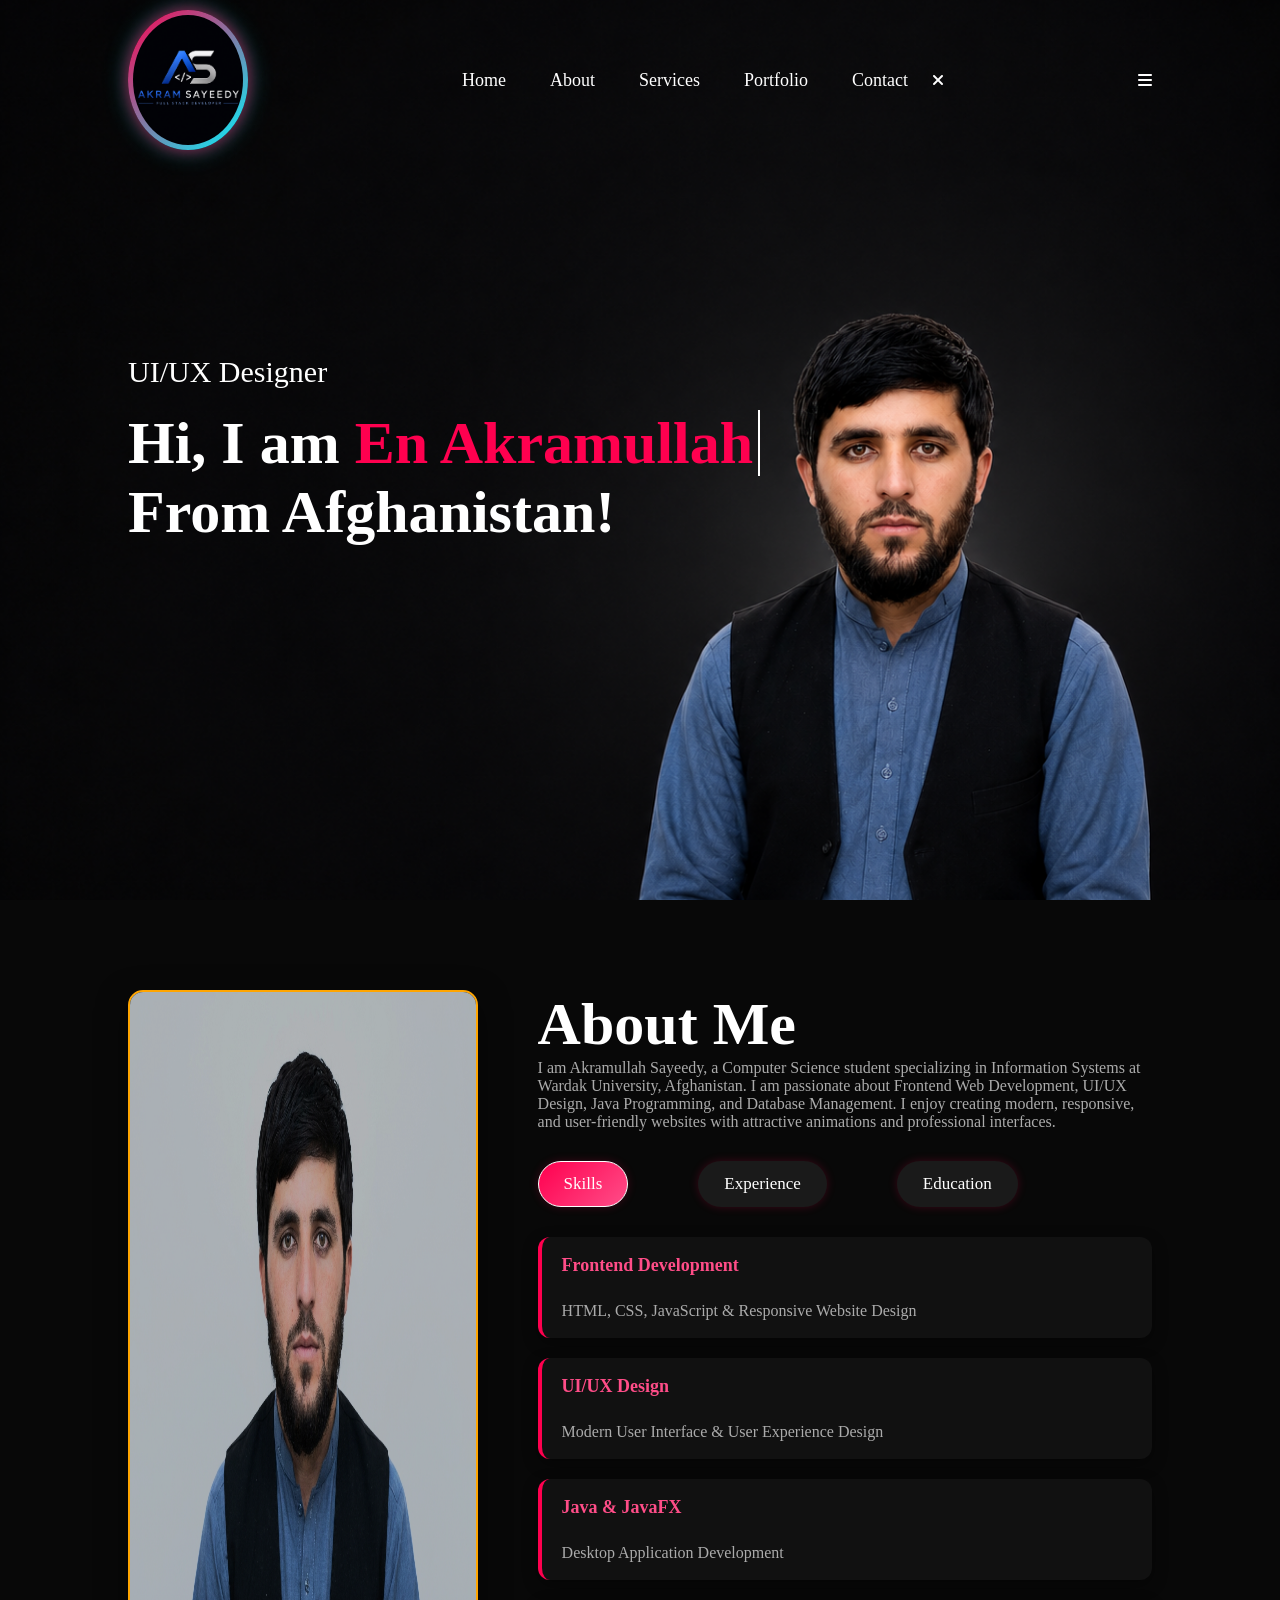
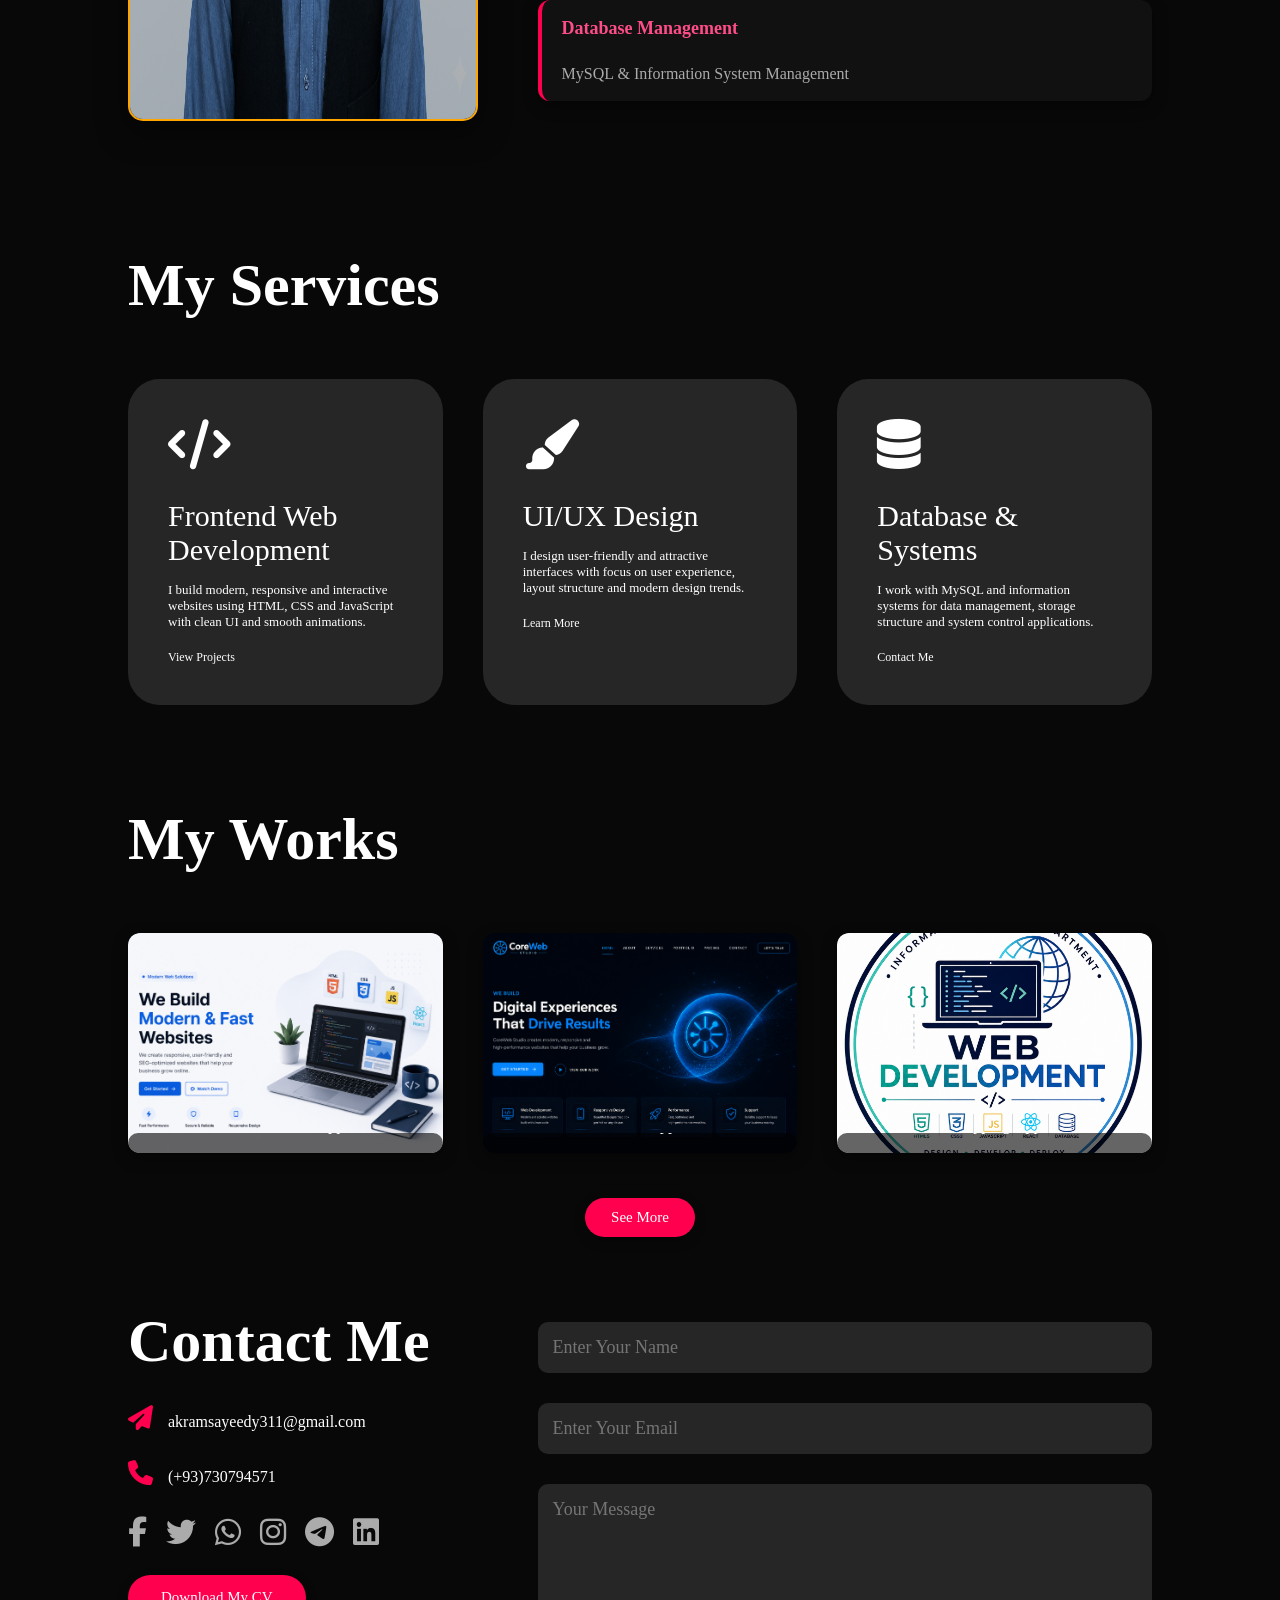
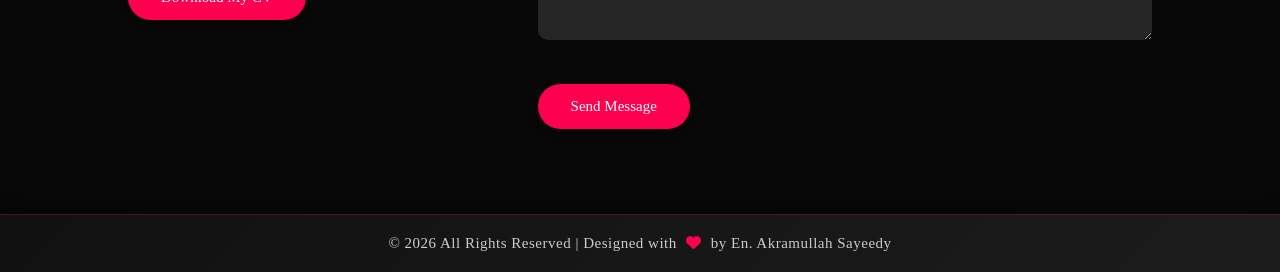
==== SayeedyRespoisiveWebsite/index.html @ 61c33b05 "Add files via upload" ====
<!DOCTYPE html>
<html lang="en">

<head>

    <meta charset="UTF-8">
    <meta name="viewport" content="width=device-width, initial-scale=1.0">
    <title>SayeedyWebSite</title>

    <link rel="stylesheet" href="./style.css">

    <link rel="stylesheet" href="https://cdnjs.cloudflare.com/ajax/libs/font-awesome/6.5.1/css/all.min.css">



</head>



<body>
    <!------------------------Header Secton-------------->
    <div id="header">

        <div class="container">
            <nav>
                <img src="imges/Logo2.png" alt="logo-img" class="logo">
                <ul id="sidemenu">
                    <li><a href="#header">Home</a></li>
                    <li><a href="#about">About</a></li>
                    <li><a href="#services">Services</a></li>
                    <li><a href="#portfolio">Portfolio</a></li>
                    <li><a href="#contact">Contact</a></li>
                    <i class="fa fa-times" onclick="closemenu()"></i>
                </ul>
                <i class="fa fa-bars" onclick="openmenu()"></i>
            </nav>
            <div class="header-text">
                <p>UI/UX Designer</p>
                <h1>Hi, I am <span id="typing-name"></span><br> From Afghanistan!</h1>
            </div>
        </div>
    </div>
    <!-- -------------------about---------------- -->

    <div id="about">
        <div class="container">
            <div class="row">

                <div class="about-col-1">
                    <img src="./imges/Background.png" class="about-img">
                </div>

                <div class="about-col-2">

                    <h1 class="sub-title">About Me</h1>

                    <p>
                        I am Akramullah Sayeedy, a Computer Science student specializing in
                        Information Systems at Wardak University, Afghanistan.
                        I am passionate about Frontend Web Development, UI/UX Design,
                        Java Programming, and Database Management.
                        I enjoy creating modern, responsive, and user-friendly websites
                        with attractive animations and professional interfaces.
                    </p>

                    <!-- TAB TITLES -->
                    <div class="tab-titles">

                        <p class="tab-links active-link" onclick="opentab('skills')">
                            Skills
                        </p>

                        <p class="tab-links" onclick="opentab('experience')">
                            Experience
                        </p>

                        <p class="tab-links" onclick="opentab('education')">
                            Education
                        </p>

                    </div>

                    <!-- SKILLS -->
                    <div class="tab-contents active-tab" id="skills">
                        <ul>

                            <li>
                                <span>Frontend Development</span><br>
                                HTML, CSS, JavaScript & Responsive Website Design
                            </li>

                            <li>
                                <span>UI/UX Design</span><br>
                                Modern User Interface & User Experience Design
                            </li>

                            <li>
                                <span>Java & JavaFX</span><br>
                                Desktop Application Development
                            </li>

                            <li>
                                <span>Database Management</span><br>
                                MySQL & Information System Management
                            </li>

                        </ul>
                    </div>

                    <!-- EXPERIENCE -->
                    <div class="tab-contents" id="experience">
                        <ul>

                            <li>
                                <span>2024 - Present</span><br>
                                Freelance Frontend Web Developer
                            </li>

                            <li>
                                <span>2025 - Present</span><br>
                                Building Responsive Portfolio & Business Websites
                            </li>

                            <li>
                                <span>University Projects</span><br>
                                Java, JavaFX & Database System Projects
                            </li>

                        </ul>
                    </div>

                    <!-- EDUCATION -->
                    <div class="tab-contents" id="education">
                        <ul>

                            <li>
                                <span>Computer Science Student</span><br>
                                Wardak University - Information Systems Department
                            </li>

                            <li>
                                <span>Web Development</span><br>
                                Self-learning HTML, CSS, JavaScript & UI Design
                            </li>

                            <li>
                                <span>Database & System Control</span><br>
                                Studying Database Management & Information Systems
                            </li>

                        </ul>
                    </div>

                </div>
            </div>
        </div>
    </div>
    <!-- -------------------Services Section---------------- -->
    <div id="services">
        <div class="container">

            <h1 class="sub-title">My Services</h1>

            <div class="services-list">

                <div>
                    <i class="fa fa-code"></i>
                    <h2>Frontend Web Development</h2>
                    <p>
                        I build modern, responsive and interactive websites using
                        HTML, CSS and JavaScript with clean UI and smooth animations.
                    </p>
                    <a href="#portfolio">View Projects</a>
                </div>

                <div>
                    <i class="fas fa-paint-brush"></i>
                    <h2>UI/UX Design</h2>
                    <p>
                        I design user-friendly and attractive interfaces with focus
                        on user experience, layout structure and modern design trends.
                    </p>
                    <a href="#about">Learn More</a>
                </div>

                <div>
                    <i class="fas fa-database"></i>
                    <h2>Database & Systems</h2>
                    <p>
                        I work with MySQL and information systems for data management,
                        storage structure and system control applications.
                    </p>
                    <a href="#contact">Contact Me</a>
                </div>

            </div>

        </div>
    </div>
    <!-- -------------------portfolio---------------- -->
    <!-- <div id="portfolio">
        <div class="container">
            <h1 class="sub-title">My Works</h1>
            <div class="work-list">
                <div class="work">
                    <img src="imges/Ak-Logo.png">
                    <div class="layer">
                        <h3>Social Media app</h3>
                        <p>The app connects you the talented people around the world.
                            Download it from play store.
                        </p>
                        <a href="#">
                            <i class="fas fa-up-right-from-square"></i>
                        </a>
                    </div>
                </div>
                <div class="work">
                    <img src="imges/full-stack-logo.png">
                    <div class="layer">
                        <h3>Music app</h3>
                        <p>The app connects you the talented people around the world.
                            Download it from play store.
                        </p>
                        <a href="#">
                            <i class="fas fa-up-right-from-square"></i>
                        </a>
                    </div>
                </div>
                <div class="work">
                    <img src="imges/web-log.png">
                    <div class="layer">
                        <h3>Online Shopping app</h3>
                        <p>The app connects you the talented people around the world.
                            Download it from play store.
                        </p>
                        <a href="#">
                            <i class="fas fa-up-right-from-square"></i>
                        </a>
                    </div>
                </div>
            </div>
            <a class="btn" onclick="openGallery()">See more</a>

            <div id="moreworks" style="display:none; margin-top:20px;">

                <div class="work">
                    <img src="imges/web-log.png">
                    <div class="layer">
                        <h3>Extra Project 1</h3>
                        <p>More sample work added here.</p>
                        <a href="#"><i class="fas fa-up-right-from-square"></i></a>
                    </div>
                </div>

                <div class="work">
                    <img src="imges/full-stack-logo.png">
                    <div class="layer">
                        <h3>Extra Project 2</h3>
                        <p>Another project example.</p>
                        <a href="#"><i class="fas fa-up-right-from-square"></i></a>
                    </div>
                </div>

            </div>
        </div>

    </div> -->
    <!-- ================= PORTFOLIO SECTION ================= -->
    <div id="portfolio">
        <div class="container">

            <h1 class="sub-title">My Works</h1>

            <!-- MAIN WORKS -->
            <div class="work-list" id="mainWorks">

                <div class="work">
                    <img src="imges/Project-2.png">
                    <div class="layer">
                        <h3>Social Media App</h3>
                        <p>Connects people around the world.</p>
                    </div>
                </div>

                <div class="work">
                    <img src="imges/projecg-1.png">
                    <div class="layer">
                        <h3>Music App</h3>
                        <p>Online music streaming app.</p>
                    </div>
                </div>

                <div class="work">
                    <img src="imges/web-log.png">
                    <div class="layer">
                        <h3>Shopping App</h3>
                        <p>E-commerce platform design.</p>
                    </div>
                </div>

            </div>

            <!-- SEE MORE BUTTON -->
            <div style="text-align:center; margin-top:20px;">
                <a class="btn" onclick="openGallery()">See More</a>
            </div>

            <!-- MORE WORKS -->
            <div id="moreworks">

                <h2 class="sub-title">More Works</h2>

                <div class="work-list">

                    <div class="work">
                        <img src="imges/scholl1.jpg">
                        <div class="layer">
                            <h3>Project 1</h3>
                        </div>
                    </div>

                    <div class="work">
                        <img src="imges/school2.jpg">
                        <div class="layer">
                            <h3>Project 2</h3>
                        </div>
                    </div>

                    <div class="work">
                        <img src="imges/school3.jpg">
                        <div class="layer">
                            <h3>Project 3</h3>
                        </div>
                    </div>

                    <div class="work">
                        <img src="imges/Background.png">
                        <div class="layer">
                            <h3>Project 4</h3>
                        </div>
                    </div>

                    <div class="work">
                        <img src="imges/background3.jpg">
                        <div class="layer">
                            <h3>Project 5</h3>
                        </div>
                    </div>

                    <div class="work">
                        <img src="imges/hero-bg.jpg">
                        <div class="layer">
                            <h3>Project 6</h3>
                        </div>
                    </div>

                </div>

                <!-- GO BACK -->
                <div style="text-align:center; margin-top:20px;">
                    <a class="btn" onclick="closeGallery()">Go Back</a>
                </div>

            </div>

        </div>
    </div>

    <!-- -------------------Contact---------------- -->
    <div id="contact">
        <div class="container">
            <div class="row">
                <div class="contact-left">
                    <h1 class="sub-title">Contact Me</h1>
                    <p><i class="fas fa-paper-plane"></i>akramsayeedy311@gmail.com</p>
                    <p><i class="fas fa-phone"></i>(+93)730794571</p>
                    <div class="social-icons">
                        <a href="https://www.facebook.com/profile.php?id=100084888264901" target="_blank">
                            <i class="fab fa-facebook-f"></i>
                        </a>
                        <a href="#">
                            <i class="fab fa-twitter"></i>
                        </a>
                        <a href="https://wa.me/93730794571" target="_blank">
                            <i class="fa-brands fa-whatsapp"></i>
                        </a>
                        <a href=""><i class="fab fa-instagram"></i></a>
                        <a href="https://t.me/SayeedyTelegram" target="_blank">
                            <i class="fa-brands fa-telegram"></i>
                        </a>
                        <a href=""><i class="fab fa-linkedin"></i></a>
                    </div>
                    <a href="imges/My-CV-File.pdf" download class="btn btn2">Download My CV</a>


                </div>
                <div class="contact-right">

                    <form id="contactForm">

                        <input type="text" name="name" placeholder="Enter Your Name" required>

                        <input type="email" name="email" placeholder="Enter Your Email" required>

                        <textarea name="message" rows="6" placeholder="Your Message" required></textarea>

                        <button type="submit" class="btn btn2" id="sendBtn">
                            Send Message
                        </button>

                        <p id="msg"></p>

                    </form>

                </div>


            </div>
        </div>
    </div>
    <div class="copyright">
        <p>
            © 2026 All Rights Reserved | Designed with
            <i class="fas fa-heart"></i>
            by En. Akramullah Sayeedy
        </p>
    </div>
    </div>
    <!-- دا لاندینی کد د اړیکی لپاره دی چی د ګوګل شیټ کی د یوزر مسیج ثبت کیږی. او پورتنی کد یی زما خپل ایمل ادرس ته لیږی -->
    <script>
        // tabs script
    </script>

    <script>
        // menu script
    </script>

    <!-- <script>
        const form = document.querySelector("form");
        const msg = document.getElementById("msg");
        const button = form.querySelector("button");

        const scriptURL = "https://script.google.com/macros/s/AKfycbwXYsgZFJ7R7bXpf90H0KPOmNSsnkD-H-vgOYrTQ8jlqbjt9d7RUhOf6Lsqum2Hntrv/exec";

        let isSubmitting = false;

        form.addEventListener("submit", function (e) {
            e.preventDefault();

            //  STOP multiple submits
            if (isSubmitting) return;

            isSubmitting = true;
            button.disabled = true;
            button.innerText = "Sending...";

            let data = {
                name: form.elements["Name"].value,
                email: form.elements["Email"].value,
                message: form.elements["Message"].value
            };

            fetch(scriptURL, {
                method: "POST",
                body: JSON.stringify(data)
            })
                .then(res => res.json())
                .then(response => {
                    msg.innerHTML = "Message Sent Successfully ";
                    form.reset();
                })
                .catch(error => {
                    msg.innerHTML = "Error Sending Message ";
                    console.log(error);
                })
                .finally(() => {
                    isSubmitting = false;
                    button.disabled = false;
                    button.innerText = "Submit";

                    setTimeout(() => {
                        msg.innerHTML = "";
                    }, 3000);
                });
        });
    </script> -->


    <script>
        var tablinks = document.getElementsByClassName("tab-links");
        var tabcontents = document.getElementsByClassName("tab-contents");

        function opentab(tabname) {
            for (tablink of tablinks) {
                tablink.classList.remove("active-link");
            }
            for (tabcontent of tabcontents) {
                tabcontent.classList.remove("active-tab");
            }
            event.currentTarget.classList.add("active-link");
            document.getElementById(tabname).classList.add("active-tab");
        }
    </script>

    <script>
        var sidemeu = document.getElementById("sidemenu")

        function openmenu() {
            sidemeu.style.right = "0";

        }
        function closemenu() {
            sidemeu.style.right = "-200px";

        }
    </script>
    <script>
        function toggleWorks() {
            var more = document.getElementById("moreworks");

            if (more.style.display === "none") {
                more.style.display = "block";
            } else {
                more.style.display = "none";
            }
        }
    </script>
    <!-- ګالری  -->


    <script>
        function openGallery() {
            document.getElementById("mainWorks").style.display = "none";
            document.getElementById("moreworks").style.display = "block";
        }

        function closeGallery() {
            document.getElementById("moreworks").style.display = "none";
            document.getElementById("mainWorks").style.display = "grid";
        }
    </script>
    <script>
        const text = "En Akramullah Sayeedy";
        let index = 0;
        let isDeleting = false;
        let speed = 150;

        function typeEffect() {
            const target = document.getElementById("typing-name");

            if (!isDeleting) {
                target.innerHTML = text.substring(0, index + 1);
                index++;

                if (index === text.length) {
                    isDeleting = true;
                    speed = 1000; // pause before delete
                } else {
                    speed = 150;
                }
            } else {
                target.innerHTML = text.substring(0, index - 1);
                index--;

                if (index === 0) {
                    isDeleting = false;
                    speed = 300;
                } else {
                    speed = 80;
                }
            }

            setTimeout(typeEffect, speed);
        }

        typeEffect();
    </script>
    <script>
        const form = document.getElementById("contactForm");
        const msg = document.getElementById("msg");
        const sendBtn = document.getElementById("sendBtn");

        const scriptURL = "https://formspree.io/f/xlgzoneb";

        form.addEventListener("submit", function (e) {
            e.preventDefault(); // stop redirect

            sendBtn.classList.add("sending");
            sendBtn.innerText = "Sending...";

            let formData = new FormData(form);

            fetch(scriptURL, {
                method: "POST",
                body: formData,
                headers: {
                    'Accept': 'application/json'
                }
            })
                .then(response => {

                    if (response.ok) {
                        msg.innerHTML = "Message sent successfully !";
                        form.reset();

                    } else {
                        msg.innerHTML = "Failed to send message !";
                    }

                })
                .catch(() => {
                    msg.innerHTML = "Error sending message !";
                })
                .finally(() => {
                    sendBtn.classList.remove("sending");
                    sendBtn.innerText = "Send Message";

                    setTimeout(() => {
                        msg.innerHTML = "";
                    }, 3000);
                });
        });
    </script>


</body>

</html>
---- SayeedyRespoisiveWebsite/style.css ----
* {
    margin: 0;
    padding: 0;
    font-family: 'Poppins', sans-seruf;
    box-sizing: border-box;
}

html {
    scroll-behavior: smooth;
}

body {
    background: #080808;
    color: #fff;
}

#header {
    width: 100%;
    height: 100vh;
    background-image: url(imges/p4.png);
    background-size: 100%;
    background-repeat: no-repeat;
    background-position: right;
    background-position: cover;


}

.container {
    padding: 10px 10%;
}

nav {
    display: flex;
    align-items: center;
    justify-content: space-between;
    flex-wrap: wrap;
}

/* .logo {
    width: 150px;
    border-radius: 10%;

} */
/* ===== PROFESSIONAL LOGO STYLE ===== */

.logo {
    width: 140px;
    height: 140px;
    object-fit: cover;

    border-radius: 50%;
    padding: 5px;

    background: linear-gradient(135deg, #ff004f, #00f7ff);

    box-shadow:
        0 0 15px rgba(255, 0, 79, 0.6),
        0 0 25px rgba(0, 247, 255, 0.4);

    transition: all 0.5s ease;

    animation: logoFloat 3s ease-in-out infinite;
}

/* Hover Effect */
.logo:hover {
    transform: scale(1.1) rotate(5deg);

    box-shadow:
        0 0 25px #ff004f,
        0 0 40px #00f7ff,
        0 0 60px #ff004f;

    cursor: pointer;
}

/* Floating Animation */
@keyframes logoFloat {
    0% {
        transform: translateY(0px);
    }

    50% {
        transform: translateY(-10px);
    }

    100% {
        transform: translateY(0px);
    }
}

nav ul li {
    display: inline-block;
    list-style: none;
    margin: 1px 20px;
}

nav ul li a {
    color: #fff;
    text-decoration: none;
    font-size: 18px;
    position: relative;


}

nav ul li a::after {
    content: '';
    width: 0;
    height: 3px;
    background: #ff004f;
    position: absolute;
    left: 0;
    bottom: -6px;
    transition: 0.3s;
}

nav ul li a:hover::after {
    width: 100%;
}

.header-text {
    margin-top: 20%;
    font-size: 30px;
}

.header-text h1 {
    font-size: 60px;
    margin-top: 20px;
}

.header-text h1 span {
    color: #ff004f;
}

#typing-name {
    border-right: 2px solid #fff;
    padding-right: 5px;
    white-space: nowrap;
    overflow: hidden;
    animation: blink 0.7s infinite;
}

@keyframes blink {
    50% {
        border-color: transparent;
    }
}

/*---------------------about-----------------*/
#about {
    padding: 80px 0;
    color: #ababab;
}

.row {
    display: flex;
    justify-content: space-between;
    flex-wrap: wrap;
}

.about-col-1 {
    flex-basis: 35%;
}

.about-col-1 img {
    width: 100%;
    height: 100%;
    border-radius: 15px;
    border: 2px double orange;
    transition: all 0.5s;


}

.about-img:hover {
    box-shadow: 5px 5px 10px #b54769;
    background-color: #3cb371;
    border-radius: 10%;
}

.about-img:hover {
    transform: scale3d();


}

.about-col-2 {
    flex-basis: 60%;
}

.sub-title {
    font-size: 60px;
    font-weight: 600;
    color: #fff;
}

.tab-titles {
    display: flex;
    margin: 20px 0 40px;
}

.tab-links {
    margin-right: 50px;
    font-size: 18px;
    font-weight: 500;
    cursor: pointer;
    position: relative;
}

.tab-links::after {
    content: '';
    width: 0;
    height: 3px;
    background: #ff004f;
    position: absolute;
    left: 0;
    bottom: -8px;
    transition: 0.5s;
}

.tab-links.active-link::after {
    width: 50%;
}

.tab-contents ul li {
    list-style: none;
    margin: 10px 0;

}

.tab-contents ul li span {
    color: #b54769;
    font-size: 14px;
}

.tab-contents {
    display: none;
}

.tab-contents.active-tab {
    display: block;
}

.logo {
    width: 120px;
    cursor: pointer;
    transition: all 0.4s ease;
    animation: logoFloat 3s ease-in-out infinite;
}

/* Hover effect */
.logo:hover {
    transform: scale(1.15) rotate(-5deg);
    filter: drop-shadow(0 0 10px #00f7ff);
}

/* Floating animation */
@keyframes logoFloat {
    0% {
        transform: translateY(0px);
    }

    50% {
        transform: translateY(-8px);
    }

    100% {
        transform: translateY(0px);
    }
}

.about-img {
    width: 100%;
    max-width: 350px;
    border-radius: 20px;
    transition: all 0.5s ease;
    box-shadow: 0 10px 30px rgba(0, 0, 0, 0.5);
    animation: aboutFloat 4s ease-in-out infinite;
}

/* Hover effect */
.about-img:hover {
    transform: scale(1.08);
    box-shadow: 0 0 25px #ff4d6d, 0 0 40px #00f7ff;
    filter: brightness(1.1);
}

/* floating animation */
@keyframes aboutFloat {
    0% {
        transform: translateY(0px);
    }

    50% {
        transform: translateY(-10px);
    }

    100% {
        transform: translateY(0px);
    }
}

/*-------------Services Secton-----------*/
#services {
    padding: 30px 0;
}

.services-list {
    display: grid;
    grid-template-columns: repeat(auto-fit, minmax(250px, 1fr));
    grid-gap: 40px;
    margin-top: 59px;
}

.services-list div {
    background: #262626;
    padding: 40px;
    font-size: 13px;
    font-weight: 300;
    border-radius: 10%;
    transition: background 0.5s, transform 0.5s;
}

.services-list div i {
    font-size: 50px;
    margin-bottom: 30px;
}

.services-list div h2 {
    font-size: 30px;
    font-weight: 500;
    margin-bottom: 15px;
}

.services-list div a {
    text-decoration: none;
    color: #fff;
    font-size: 12px;
    margin-top: 20px;
    display: inline-block;
}

.services-list div:hover {
    background-color: #ff004f;
    transform: translateY(-10px);
}

/*-------------Portfolio Section-----------*/
#portfolio {
    padding: 50px 0;
}

.work-list {
    display: grid;
    grid-template-columns: repeat(auto-fit, minmax(250px, 1fr));
    grid-gap: 40px;
    margin-top: 59px;
}

.work {
    border-radius: 10%;
    position: relative;
    overflow: hidden;
}

.work img {
    width: 100%;
    border-radius: 10px;
    display: block;
    transition: transform 0.5s;
}

.layer {
    width: 100%;
    height: 0;
    background: linear-gradient(rgba(0, 0, 0, 0.6), #ff004f);
    border-radius: 10px;
    position: absolute;
    left: 0;
    bottom: 0;
    overflow: hidden;
    display: flex;
    align-items: center;
    justify-content: center;
    flex-direction: column;
    padding: 0 40px;
    text-align: center;
    font-size: 14px;
    transition: height 0.5s;

}

.layer h3 {
    font-weight: 500;
    margin-bottom: 20px;
}

.layer a {
    margin-top: 20px;
    color: #ff004f;
    text-decoration: none;
    font-size: 18px;
    line-height: 60px;
    background: #fff;
    width: 60px;
    height: 60px;
    border-radius: 50%;
    text-align: center;
}

.work:hover img {
    transform: scale(1.1);
}

.work:hover .layer {
    height: 100%;
}

/* 
.btn {
    display: block;
    margin: 50px auto;
    width: fit-content;
    border: 1px solid #ff004f;
    padding: 14px 50px;
    border-radius: 6px;
    text-decoration: none;
    color: #fff;
    transition: background 0.5s;

}

.btn:hover {
    background: #ff004f;
} */
/* ===== SOFT PROFESSIONAL BUTTONS ===== */

.btn,
.btn.btn2 {

    display: inline-block;

    margin-top: 25px;

    padding: 13px 32px;

    border-radius: 35px;
    border: 1px solid rgba(255, 0, 79, 0.4);

    background: #111;

    color: #fff;
    text-decoration: none;

    font-size: 15px;
    font-weight: 500;

    cursor: pointer;

    transition: all 0.35s ease;

    box-shadow:
        0 4px 12px rgba(0, 0, 0, 0.3);

}

/* Soft Hover */
.btn:hover,
.btn.btn2:hover {

    background: #ff004f;

    transform: translateY(-3px);

    box-shadow:
        0 8px 18px rgba(255, 0, 79, 0.35);

}

/* Click */
.btn:active,
.btn.btn2:active {
    transform: scale(0.97);
}

/* Responsive */
@media(max-width:600px) {

    .btn,
    .btn.btn2 {

        padding: 11px 24px;
        font-size: 14px;
    }
}

ړړغ

/* ===== WORK GRID ===== */
.work-list {
    display: grid;
    grid-template-columns: repeat(3, 1fr);
    gap: 15px;
}

/* FIX IMAGE CUTTING ISSUE */
.work {
    position: relative;
    height: 220px;
    overflow: hidden;
    border-radius: 12px;
    box-shadow: 0 5px 15px rgba(0, 0, 0, 0.4);
    transition: 0.3s ease;
}

.work img {
    width: 100%;
    height: 100%;
    object-fit: cover;
    /* مهم: عکس نه پرې کېږي */
    transition: 0.4s ease;
}

/* hover effect */
.work:hover {
    transform: translateY(-5px);
}

.work:hover img {
    transform: scale(1.1);
}

/* overlay */
.layer {
    position: absolute;
    bottom: 0;
    left: 0;
    width: 100%;
    height: 0;
    background: rgba(0, 0, 0, 0.6);
    color: #fff;
    overflow: hidden;
    transition: 0.4s ease;
    padding: 10px;
}

.work:hover .layer {
    height: 100%;
}

/* BUTTON */
.btn {
    display: inline-block;
    padding: 10px 25px;
    background: #ff004f;
    color: white;
    border-radius: 20px;
    cursor: pointer;
    transition: 0.3s;
}

.btn:hover {
    background: #e60045;
}

/* MORE WORKS hidden by default */
#moreworks {
    display: none;
    margin-top: 30px;
}

/* RESPONSIVE */
@media (max-width: 900px) {
    .work-list {
        grid-template-columns: repeat(2, 1fr);
    }
}

@media (max-width: 600px) {
    .work-list {
        grid-template-columns: 1fr;
    }
}

/*-------------Contact Section-----------*/
.contact-left {
    flex-basis: 35%;

}

.contact-right {
    flex-basis: 60%;
}

.contact-left p {
    margin-top: 30px
}

.contact-left p i {
    color: #ff004f;
    margin-right: 15px;
    font-size: 25px;
}

.social-icons {
    margin-top: 30px;

}

.social-icons a {
    text-decoration: none;
    font-size: 30px;
    margin-right: 15px;
    color: #ababab;
    display: inline-block;
    transition: transform 0.5s;
}

.social-icons a:hover {
    color: #ff004f;
    transform: translateY(-5px);
}

.btn.btn2 {
    display: inline-block;
    background: #ff004f;
}

.contact-right form {
    width: 100%;
}

form input,
form textarea {
    width: 100%;
    border: 0;
    outline: none;
    background: #262626;
    padding: 15px;
    margin: 15px 0;
    color: #fff;
    font-size: 18px;
    border-radius: 10px;
}

form .btn2 {
    padding: 14px 60px;
    font-size: 18px;
    margin-top: 20px;
    cursor: pointer;
}

.copyright {
    width: 100%;
    text-align: center;
    padding: 25px 0;
    background: #262626;
    font-weight: 300;
    margin-top: 20px;
}

.copyright i {
    color: #ff004f;
}

/*-----------------------CSS for small screen--------------*/
nav .fas {
    display: none;
}

@media only screen and (max-width:600px) {
    #header {
        background-image: url(./imges/Background.png);
    }

    .header-text {
        margin-top: 100%;
        font-size: 16px;

    }

    .header-text h1 {
        font-size: 30px;

    }

    nav .fas {
        display: block;
        font-size: 25px;
    }

    nav ul {
        background: #ff004f;
        position: fixed;
        top: 0;
        right: 0;
        width: -200px;
        height: 100vh;
        padding-left: 50px;
        z-index: 2;
        transition: right 0.5s;
    }

    nav ul li {
        display: block;
        margin: 25px;
    }

    nav ul .fas {
        position: absolute;
        top: 25px;
        left: 25px;
        cursor: pointer;

    }

    .sub-title {
        font-size: 40px;

    }

    .about-col-1,
    .about-col-2 {
        flex-basis: 100%;
    }

    .about-col-1 {
        margin-bottom: 30px;
    }

    .about-col-2 {
        font-size: 14px;

    }

    .tab-links {
        font-size: 16px;
        margin-right: 20px;
    }

    .contact-left,
    .contact-right {
        flex-basis: 100%;
    }

    .copyright {
        font-size: 14px;
    }

}

#msg {
    color: #61b752;
    margin-top: -40px;
    display: block;
}

/*-------gpt coe for skills aducation ...*\
/* ===== TAB SECTION PROFESSIONAL DESIGN ===== */

.tab-titles {
    display: flex;
    gap: 20px;
    margin: 30px 0;
    flex-wrap: wrap;
}

.tab-links {
    padding: 12px 25px;
    background: #1a1a1a;
    border-radius: 30px;
    color: #fff;
    font-size: 17px;
    font-weight: 500;
    transition: all 0.4s ease;
    border: 1px solid transparent;
    box-shadow: 0 0 10px rgba(255, 0, 79, 0.2);
}

.tab-links:hover {
    background: #ff004f;
    transform: translateY(-5px);
    box-shadow: 0 0 20px rgba(255, 0, 79, 0.6);
}

.tab-links.active-link {
    background: linear-gradient(135deg, #ff004f, #ff4d88);
    border: 1px solid #fff;
}

.tab-links::after {
    display: none;
}

/* ===== CONTENT BOX ===== */

.tab-contents {
    display: none;
    animation: fadeIn 0.6s ease;
}

.tab-contents.active-tab {
    display: block;
}

.tab-contents ul {
    padding: 0;
}

.tab-contents ul li {
    list-style: none;
    margin: 20px 0;
    padding: 18px 20px;
    background: #111;
    border-left: 4px solid #ff004f;
    border-radius: 12px;
    transition: all 0.4s ease;
    box-shadow: 0 5px 15px rgba(0, 0, 0, 0.4);
}

.tab-contents ul li:hover {
    transform: translateX(10px);
    background: #1c1c1c;
    box-shadow: 0 0 20px rgba(255, 0, 79, 0.4);
}

.tab-contents ul li span {
    color: #ff4d88;
    font-size: 18px;
    font-weight: bold;
    display: block;
    margin-bottom: 8px;
}

/* Animation */
@keyframes fadeIn {
    from {
        opacity: 0;
        transform: translateY(15px);
    }

    to {
        opacity: 1;
        transform: translateY(0);
    }
}

/* ===== ABOUT SECTION RESPONSIVE ===== */

@media only screen and (max-width: 768px) {

    .about-col-1,
    .about-col-2 {
        flex-basis: 100%;
    }

    .about-col-1 {
        text-align: center;
        margin-bottom: 30px;
    }

    .about-img {
        width: 90%;
        max-width: 320px;
    }

    .about-col-2 {
        text-align: center;
    }

    .sub-title {
        font-size: 38px;
    }

    .tab-titles {
        justify-content: center;
        gap: 10px;
    }

    .tab-links {
        font-size: 15px;
        padding: 10px 18px;
    }

    .tab-contents ul li {
        text-align: left;
        font-size: 14px;
    }
}

@media only screen and (max-width: 500px) {

    .sub-title {
        font-size: 32px;
    }

    .about-col-2 p {
        font-size: 14px;
        line-height: 1.7;
    }

    .tab-links {
        width: 100%;
    }

    .tab-titles {
        flex-direction: column;
        align-items: center;
    }
}



/* ===== PROFESSIONAL COPYRIGHT ===== */

.copyright {
    width: 100%;
    text-align: center;
    padding: 20px 10px;
    margin-top: 40px;

    background: linear-gradient(135deg, #111, #1c1c1c);

    border-top: 1px solid rgba(255, 0, 79, 0.3);

    font-size: 15px;
    letter-spacing: 0.5px;

    box-shadow: 0 -5px 15px rgba(0, 0, 0, 0.4);
}

.copyright p {
    color: #ccc;
}

.copyright i {
    color: #ff004f;
    margin: 0 5px;
    animation: heartBeat 1.5s infinite;
}

/* Heart Animation */
@keyframes heartBeat {

    0% {
        transform: scale(1);
    }

    50% {
        transform: scale(1.3);
    }

    100% {
        transform: scale(1);
    }
}

/* Responsive */
@media(max-width:600px) {

    .copyright {
        font-size: 13px;
        padding: 18px 8px;
    }

}


/* contact GPT code */
#msg {
    margin-top: 15px;
    font-size: 14px;
    color: #61b752;
    min-height: 20px;
}

/* Sending state */
#sendBtn.sending {
    opacity: 0.7;
    cursor: not-allowed;
}
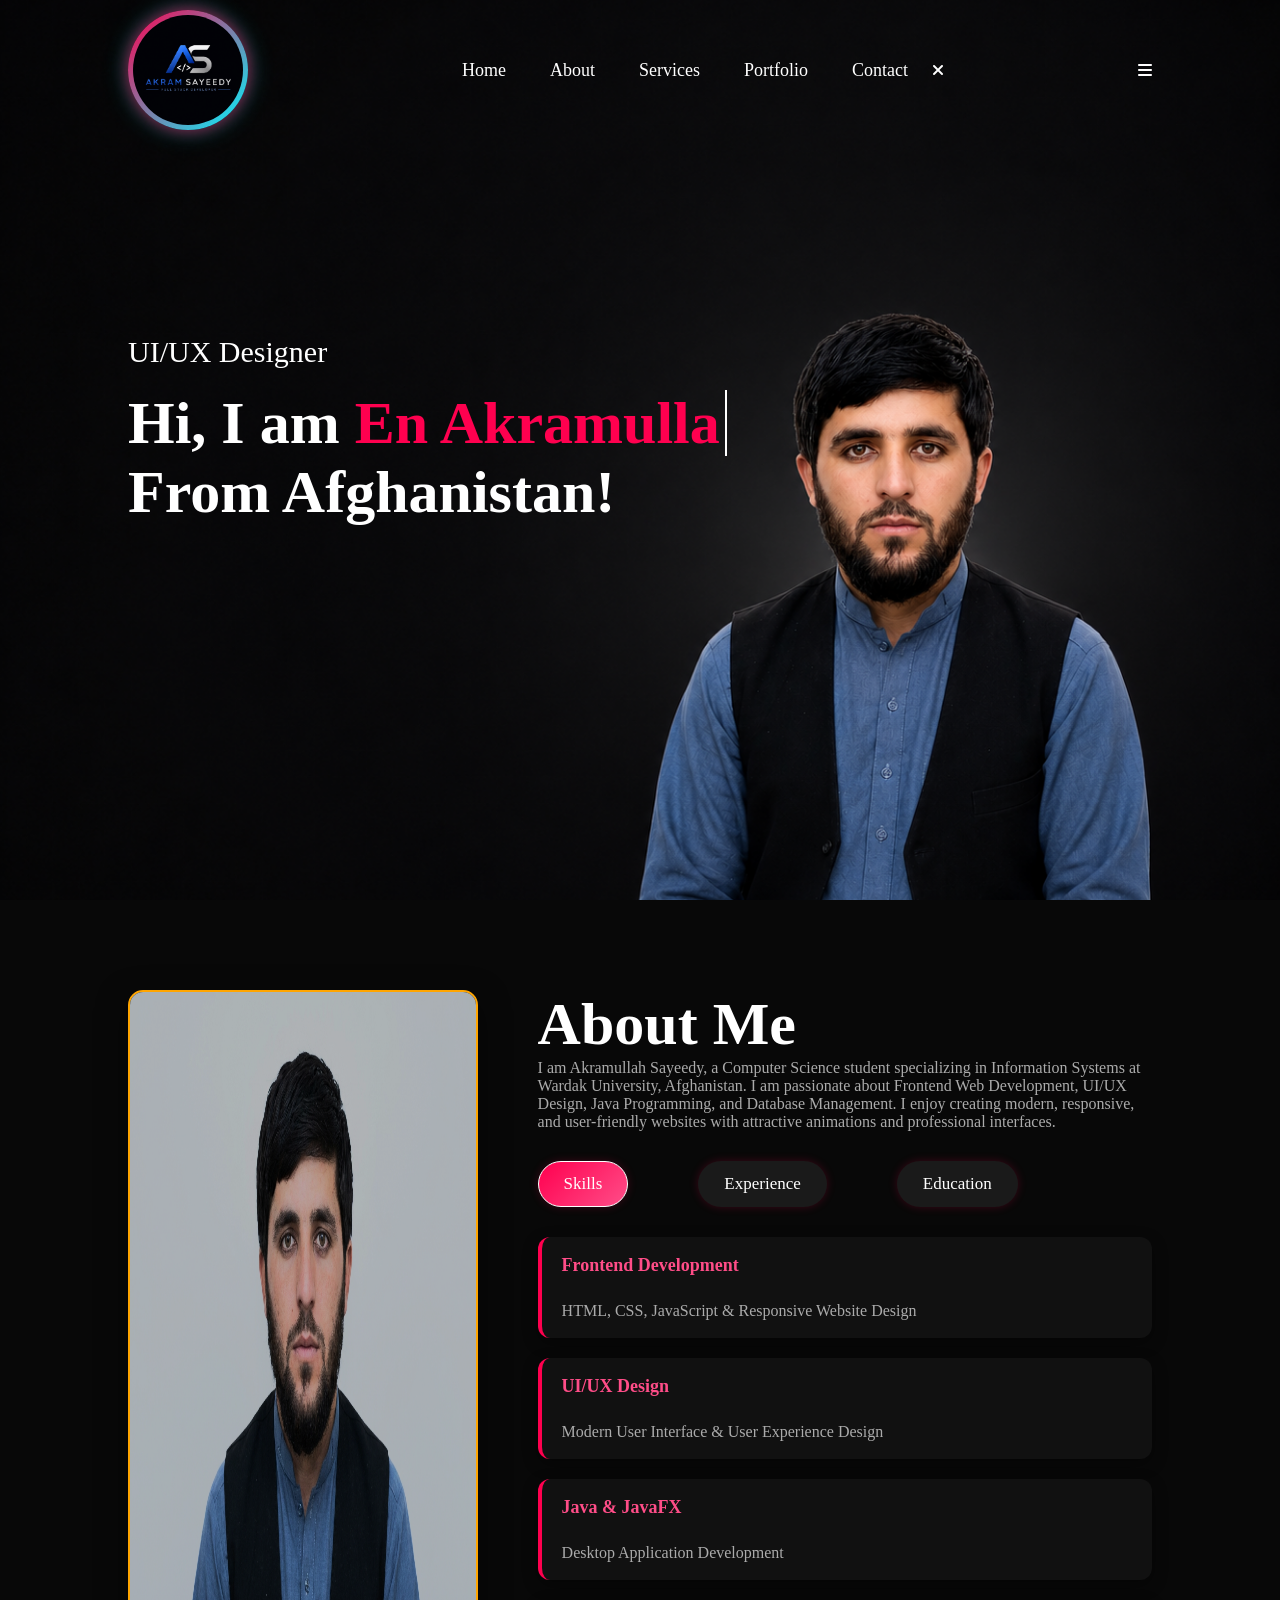
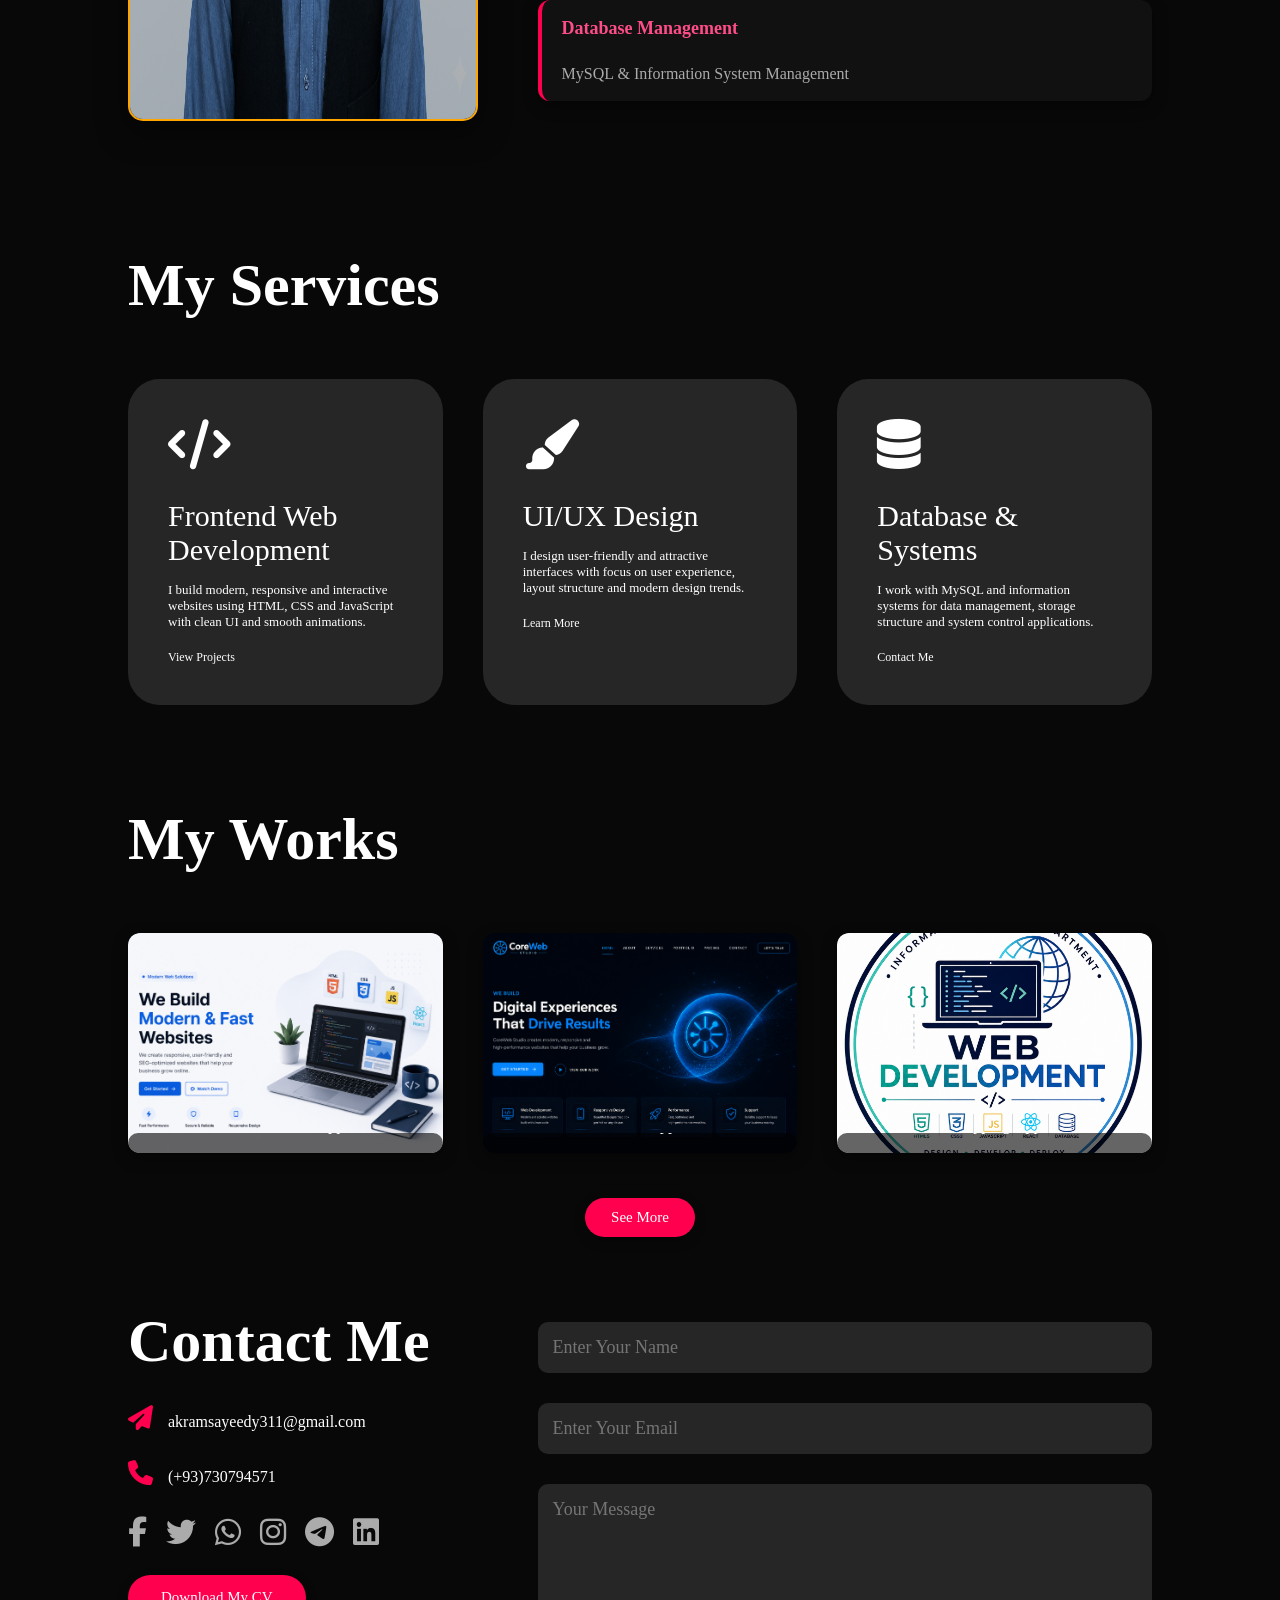
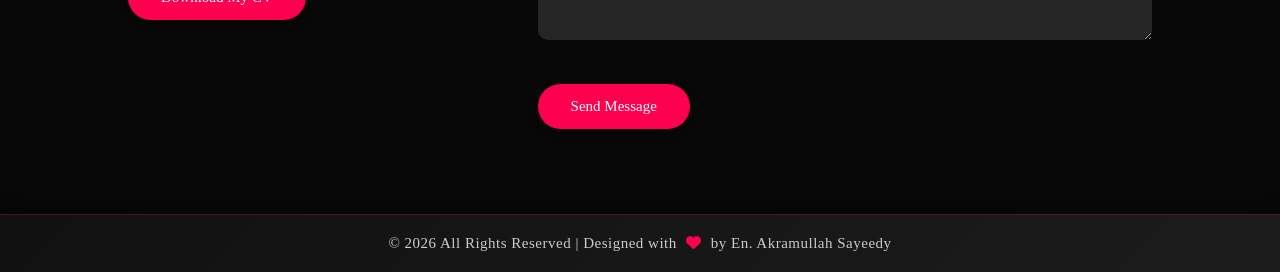
==== commit 44cdece7: "Add files via upload" ====
--- a/SayeedyRespoisiveWebsite/index.html
+++ b/SayeedyRespoisiveWebsite/index.html
@@ -23,7 +23,7 @@
 
         <div class="container">
             <nav>
-                <img src="imges/Logo2.png" alt="logo-img" class="logo">
+                <img src="images/Logo2.png" alt="logo-img" class="logo">
                 <ul id="sidemenu">
                     <li><a href="#header">Home</a></li>
                     <li><a href="#about">About</a></li>
@@ -47,7 +47,7 @@
             <div class="row">
 
                 <div class="about-col-1">
-                    <img src="./imges/Background.png" class="about-img">
+                    <img src="images/Background.png" class="about-img">
                 </div>
 
                 <div class="about-col-2">
@@ -275,7 +275,7 @@
             <div class="work-list" id="mainWorks">
 
                 <div class="work">
-                    <img src="imges/Project-2.png">
+                    <img src="images/Project-2.png">
                     <div class="layer">
                         <h3>Social Media App</h3>
                         <p>Connects people around the world.</p>
@@ -283,7 +283,7 @@
                 </div>
 
                 <div class="work">
-                    <img src="imges/projecg-1.png">
+                    <img src="images/projecg-1.png">
                     <div class="layer">
                         <h3>Music App</h3>
                         <p>Online music streaming app.</p>
@@ -291,7 +291,7 @@
                 </div>
 
                 <div class="work">
-                    <img src="imges/web-log.png">
+                    <img src="images/web-log.png">
                     <div class="layer">
                         <h3>Shopping App</h3>
                         <p>E-commerce platform design.</p>
@@ -313,42 +313,42 @@
                 <div class="work-list">
 
                     <div class="work">
-                        <img src="imges/scholl1.jpg">
+                        <img src="images/scholl1.jpg">
                         <div class="layer">
                             <h3>Project 1</h3>
                         </div>
                     </div>
 
                     <div class="work">
-                        <img src="imges/school2.jpg">
+                        <img src="images/school2.jpg">
                         <div class="layer">
                             <h3>Project 2</h3>
                         </div>
                     </div>
 
                     <div class="work">
-                        <img src="imges/school3.jpg">
+                        <img src="images/school3.jpg">
                         <div class="layer">
                             <h3>Project 3</h3>
                         </div>
                     </div>
 
                     <div class="work">
-                        <img src="imges/Background.png">
+                        <img src="images/Background.png">
                         <div class="layer">
                             <h3>Project 4</h3>
                         </div>
                     </div>
 
                     <div class="work">
-                        <img src="imges/background3.jpg">
+                        <img src="images/background3.jpg">
                         <div class="layer">
                             <h3>Project 5</h3>
                         </div>
                     </div>
 
                     <div class="work">
-                        <img src="imges/hero-bg.jpg">
+                        <img src="images/hero-bg.jpg">
                         <div class="layer">
                             <h3>Project 6</h3>
                         </div>
@@ -390,7 +390,7 @@
                         </a>
                         <a href=""><i class="fab fa-linkedin"></i></a>
                     </div>
-                    <a href="imges/My-CV-File.pdf" download class="btn btn2">Download My CV</a>
+                    <a href="images/My-CV-File.pdf" download class="btn btn2">Download My CV</a>
 
 
                 </div>
--- a/SayeedyRespoisiveWebsite/style.css
+++ b/SayeedyRespoisiveWebsite/style.css
@@ -17,7 +17,7 @@
 #header {
     width: 100%;
     height: 100vh;
-    background-image: url(imges/p4.png);
+    background-image: url(images/p4.png);
     background-size: 100%;
     background-repeat: no-repeat;
     background-position: right;
@@ -46,10 +46,10 @@
 
 .logo {
     width: 140px;
-    height: 140px;
+    height: 120px;
     object-fit: cover;
 
-    border-radius: 50%;
+    border-radius: 100%;
     padding: 5px;
 
     background: linear-gradient(135deg, #ff004f, #00f7ff);
@@ -68,9 +68,9 @@
     transform: scale(1.1) rotate(5deg);
 
     box-shadow:
-        0 0 25px #ff004f,
-        0 0 40px #00f7ff,
-        0 0 60px #ff004f;
+        0 0 20px #ff004f,
+        0 0 20px #00f7ff,
+        0 0 40px #ff004f;
 
     cursor: pointer;
 }
@@ -175,9 +175,11 @@
 }
 
 .about-img:hover {
-    box-shadow: 5px 5px 10px #b54769;
+    box-shadow: 3px 3px 7px #b54769;
     background-color: #3cb371;
-    border-radius: 10%;
+    border-radius: 100%;
+    border: 5px double #ff4d88;
+
 }
 
 .about-img:hover {
